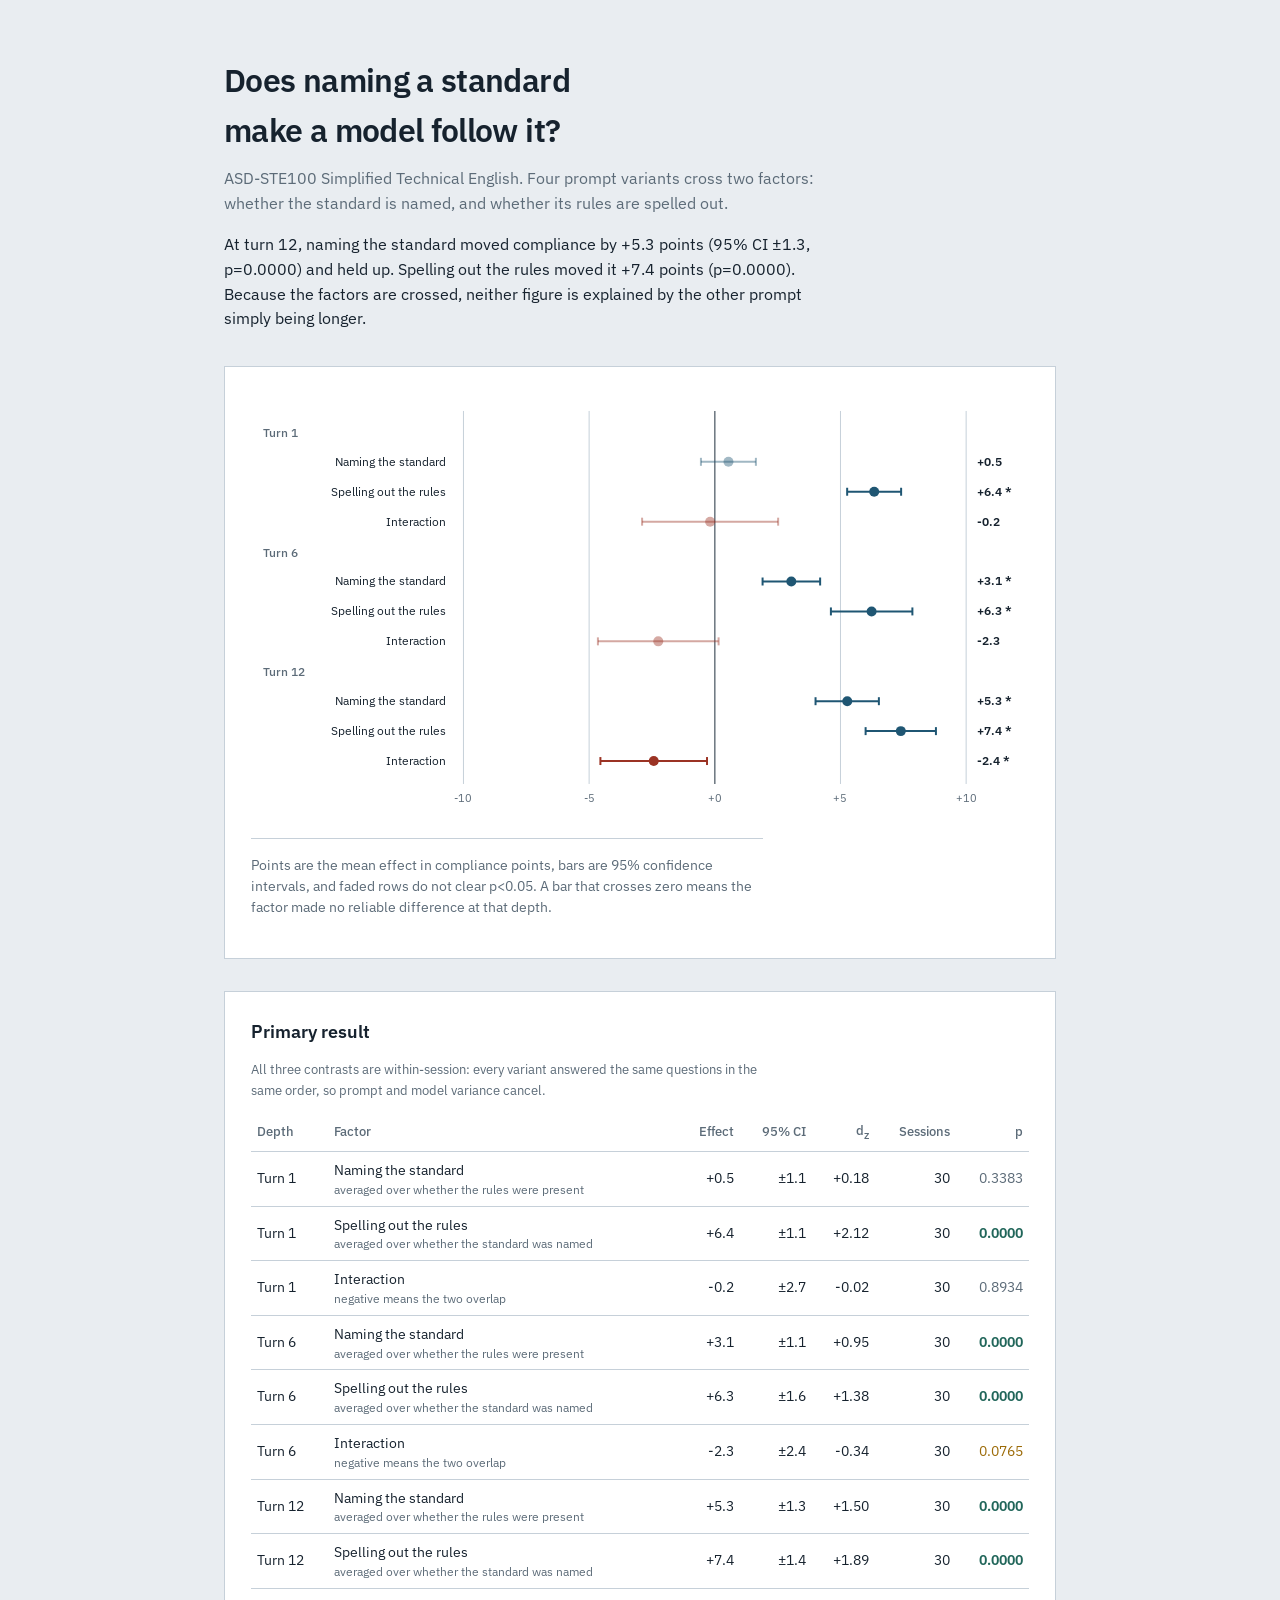
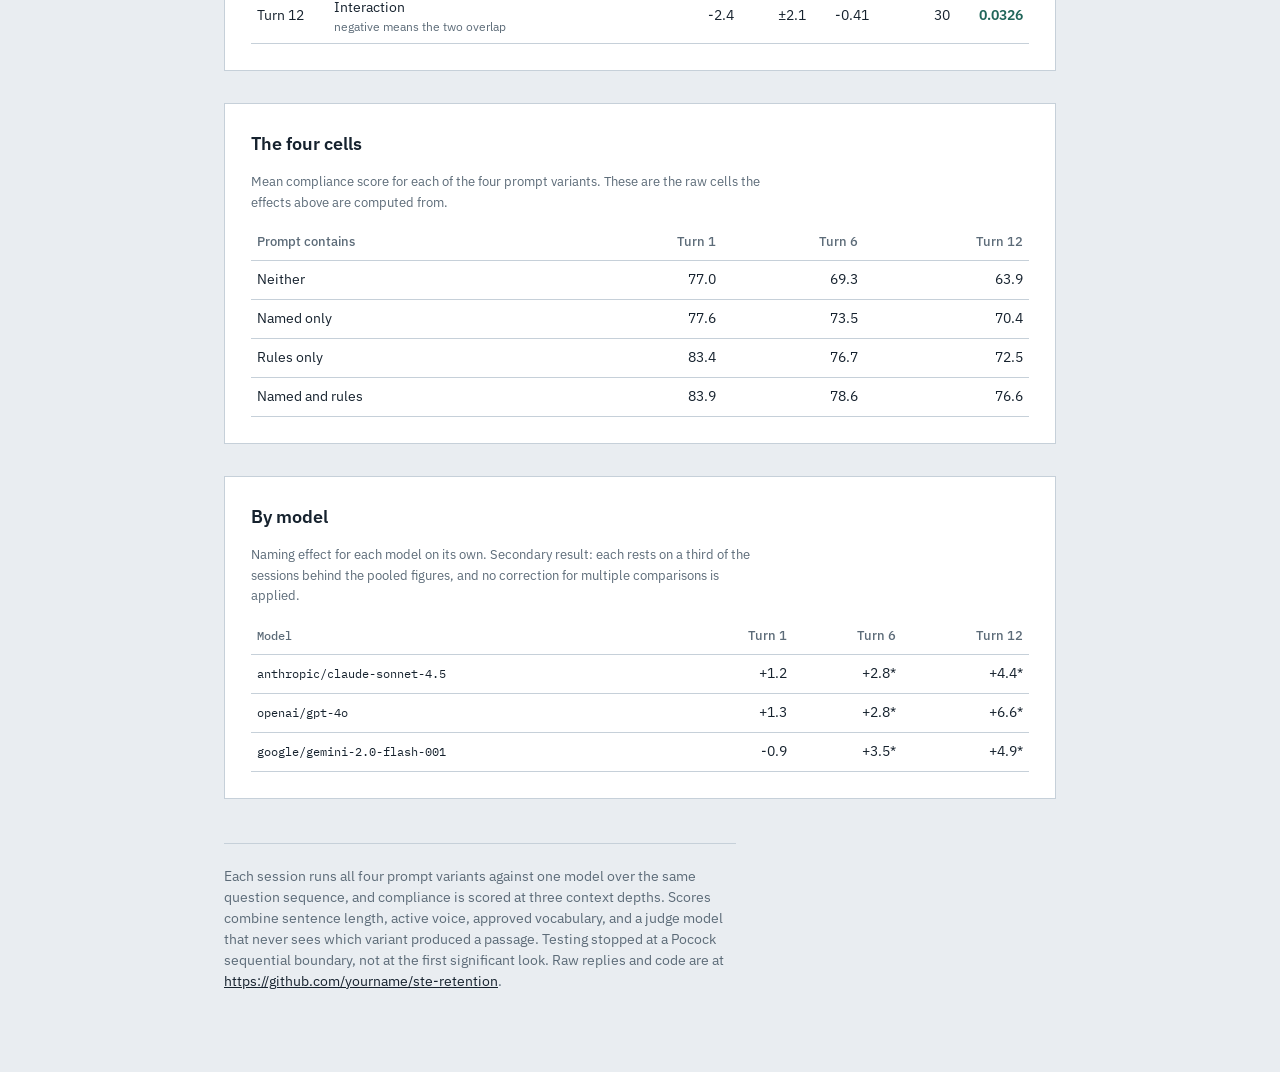
==== leaderboard_preview.html @ 4e93a3d3 "Add initial project files" ====
<!DOCTYPE html>
<html lang="en"><head><meta charset="utf-8">
<meta name="viewport" content="width=device-width, initial-scale=1">
<title>Does naming a standard make a model follow it?</title>
<link rel="preconnect" href="https://fonts.googleapis.com">
<link rel="preconnect" href="https://fonts.gstatic.com" crossorigin>
<link href="https://fonts.googleapis.com/css2?family=IBM+Plex+Mono:wght@400&family=IBM+Plex+Sans:wght@400;500;600&display=swap" rel="stylesheet">
<style>
:root{--paper:#E9EDF1;--panel:#fff;--ink:#16222E;--muted:#5C6B78;--rule:#C6D0D9;
--pos:#1F5673;--neg:#9B3324;--in:#21665A;--caution:#9C6B08}
*{box-sizing:border-box}
body{margin:0;background:var(--paper);color:var(--ink);
font-family:"IBM Plex Sans",-apple-system,BlinkMacSystemFont,"Segoe UI",sans-serif;
font-size:16px;line-height:1.55;font-variant-numeric:tabular-nums}
.wrap{max-width:880px;margin:0 auto;padding:56px 24px 80px}
h1{font-size:2rem;font-weight:600;letter-spacing:-.02em;margin:0 0 .35em;max-width:20ch}
.sub{color:var(--muted);margin:0 0 1em;max-width:62ch}
.verdict{margin:0 0 2.2em;max-width:62ch}
.board{background:var(--panel);border:1px solid var(--rule);padding:26px;margin-bottom:32px}
.chart{width:100%;height:auto;display:block}
.grid{stroke:var(--rule);stroke-width:1}
.zero{stroke:var(--ink);stroke-width:1.5;opacity:.55}
.axis{fill:var(--muted);font-size:11px}
.ac{text-anchor:middle}
.ar{text-anchor:end}
.efflab{fill:var(--ink);font-size:12.5px}
.depthlab{fill:var(--muted);font-size:12.5px;font-weight:500}
.delta{fill:var(--ink);font-size:12px;font-weight:600;text-anchor:start}
.legend{margin-top:18px;padding-top:16px;border-top:1px solid var(--rule);
font-size:.85rem;color:var(--muted);max-width:64ch}
h2{font-size:1.1rem;font-weight:600;margin:0 0 14px}
table{width:100%;border-collapse:collapse;font-size:.88rem}
caption{text-align:left;color:var(--muted);font-size:.84rem;padding-bottom:12px;max-width:64ch}
th,td{padding:8px 6px;text-align:right;border-bottom:1px solid var(--rule)}
th{font-weight:500;color:var(--muted);font-size:.8rem}
.lead,.model{text-align:left}
.model{font-family:"IBM Plex Mono",monospace;font-size:.78rem}
.hint{display:block;color:var(--muted);font-size:.76rem;line-height:1.3}
.clear{color:var(--in);font-weight:600}
.weak{color:var(--caution)}
.none{color:var(--muted)}
footer{margin-top:44px;padding-top:22px;border-top:1px solid var(--rule);
color:var(--muted);font-size:.85rem;max-width:64ch}
a{color:var(--ink)}
a:focus-visible{outline:2px solid var(--pos);outline-offset:3px}
@media(max-width:620px){.wrap{padding:34px 14px 60px}h1{font-size:1.5rem}
table{font-size:.78rem}th,td{padding:6px 3px}}
</style></head><body>
<div class="wrap">
  <h1>Does naming a standard make a model follow it?</h1>
  <p class="sub">ASD-STE100 Simplified Technical English. Four prompt variants cross two factors: whether the standard is named, and whether its rules are spelled out.</p>
  <p class="verdict">At turn 12, naming the standard moved compliance by +5.3 points (95% CI &plusmn;1.3, p=0.0000) and held up. Spelling out the rules moved it +7.4 points (p=0.0000). Because the factors are crossed, neither figure is explained by the other prompt simply being longer.</p>
  <div class="board">
    <svg viewBox="0 0 780 428" class="chart" role="img" aria-label="Effect of each factor on compliance, with confidence intervals">
<line x1="213" y1="18" x2="213" y2="392" class="grid"/>
<text x="213" y="410" class="axis ac">-10</text>
<line x1="339" y1="18" x2="339" y2="392" class="grid"/>
<text x="339" y="410" class="axis ac">-5</text>
<line x1="465" y1="18" x2="465" y2="392" class="grid"/>
<text x="465" y="410" class="axis ac">+0</text>
<line x1="591" y1="18" x2="591" y2="392" class="grid"/>
<text x="591" y="410" class="axis ac">+5</text>
<line x1="717" y1="18" x2="717" y2="392" class="grid"/>
<text x="717" y="410" class="axis ac">+10</text>
<line x1="465" y1="18" x2="465" y2="392" class="zero"/>
<text x="12" y="44" class="depthlab">Turn 1</text>
<text x="196" y="73" class="efflab ar">Naming the standard</text>
<line x1="451.1" y1="69" x2="506.2" y2="69" stroke="#1F5673" stroke-width="2" opacity="0.42"/>
<line x1="451.1" y1="65" x2="451.1" y2="73" stroke="#1F5673" stroke-width="2" opacity="0.42"/>
<line x1="506.2" y1="65" x2="506.2" y2="73" stroke="#1F5673" stroke-width="2" opacity="0.42"/>
<circle cx="478.7" cy="69" r="5" fill="#1F5673" opacity="0.42"/>
<text x="728" y="73" class="delta">+0.5</text>
<text x="196" y="103" class="efflab ar">Spelling out the rules</text>
<line x1="597.7" y1="99" x2="651.8" y2="99" stroke="#1F5673" stroke-width="2"/>
<line x1="597.7" y1="95" x2="597.7" y2="103" stroke="#1F5673" stroke-width="2"/>
<line x1="651.8" y1="95" x2="651.8" y2="103" stroke="#1F5673" stroke-width="2"/>
<circle cx="624.8" cy="99" r="5" fill="#1F5673"/>
<text x="728" y="103" class="delta">+6.4 *</text>
<text x="196" y="133" class="efflab ar">Interaction</text>
<line x1="392.1" y1="129" x2="528.5" y2="129" stroke="#9B3324" stroke-width="2" opacity="0.42"/>
<line x1="392.1" y1="125" x2="392.1" y2="133" stroke="#9B3324" stroke-width="2" opacity="0.42"/>
<line x1="528.5" y1="125" x2="528.5" y2="133" stroke="#9B3324" stroke-width="2" opacity="0.42"/>
<circle cx="460.3" cy="129" r="5" fill="#9B3324" opacity="0.42"/>
<text x="728" y="133" class="delta">-0.2</text>
<text x="12" y="164" class="depthlab">Turn 6</text>
<text x="196" y="193" class="efflab ar">Naming the standard</text>
<line x1="512.9" y1="189" x2="570.6" y2="189" stroke="#1F5673" stroke-width="2"/>
<line x1="512.9" y1="185" x2="512.9" y2="193" stroke="#1F5673" stroke-width="2"/>
<line x1="570.6" y1="185" x2="570.6" y2="193" stroke="#1F5673" stroke-width="2"/>
<circle cx="541.7" cy="189" r="5" fill="#1F5673"/>
<text x="728" y="193" class="delta">+3.1 *</text>
<text x="196" y="223" class="efflab ar">Spelling out the rules</text>
<line x1="581.4" y1="219" x2="663.1" y2="219" stroke="#1F5673" stroke-width="2"/>
<line x1="581.4" y1="215" x2="581.4" y2="223" stroke="#1F5673" stroke-width="2"/>
<line x1="663.1" y1="215" x2="663.1" y2="223" stroke="#1F5673" stroke-width="2"/>
<circle cx="622.2" cy="219" r="5" fill="#1F5673"/>
<text x="728" y="223" class="delta">+6.3 *</text>
<text x="196" y="253" class="efflab ar">Interaction</text>
<line x1="347.8" y1="249" x2="468.8" y2="249" stroke="#9B3324" stroke-width="2" opacity="0.42"/>
<line x1="347.8" y1="245" x2="347.8" y2="253" stroke="#9B3324" stroke-width="2" opacity="0.42"/>
<line x1="468.8" y1="245" x2="468.8" y2="253" stroke="#9B3324" stroke-width="2" opacity="0.42"/>
<circle cx="408.3" cy="249" r="5" fill="#9B3324" opacity="0.42"/>
<text x="728" y="253" class="delta">-2.3</text>
<text x="12" y="284" class="depthlab">Turn 12</text>
<text x="196" y="313" class="efflab ar">Naming the standard</text>
<line x1="566.0" y1="309" x2="629.5" y2="309" stroke="#1F5673" stroke-width="2"/>
<line x1="566.0" y1="305" x2="566.0" y2="313" stroke="#1F5673" stroke-width="2"/>
<line x1="629.5" y1="305" x2="629.5" y2="313" stroke="#1F5673" stroke-width="2"/>
<circle cx="597.8" cy="309" r="5" fill="#1F5673"/>
<text x="728" y="313" class="delta">+5.3 *</text>
<text x="196" y="343" class="efflab ar">Spelling out the rules</text>
<line x1="616.2" y1="339" x2="686.7" y2="339" stroke="#1F5673" stroke-width="2"/>
<line x1="616.2" y1="335" x2="616.2" y2="343" stroke="#1F5673" stroke-width="2"/>
<line x1="686.7" y1="335" x2="686.7" y2="343" stroke="#1F5673" stroke-width="2"/>
<circle cx="651.5" cy="339" r="5" fill="#1F5673"/>
<text x="728" y="343" class="delta">+7.4 *</text>
<text x="196" y="373" class="efflab ar">Interaction</text>
<line x1="350.3" y1="369" x2="457.2" y2="369" stroke="#9B3324" stroke-width="2"/>
<line x1="350.3" y1="365" x2="350.3" y2="373" stroke="#9B3324" stroke-width="2"/>
<line x1="457.2" y1="365" x2="457.2" y2="373" stroke="#9B3324" stroke-width="2"/>
<circle cx="403.8" cy="369" r="5" fill="#9B3324"/>
<text x="728" y="373" class="delta">-2.4 *</text>
</svg>
    <p class="legend">Points are the mean effect in compliance points, bars are
    95% confidence intervals, and faded rows do not clear p&lt;0.05. A bar that
    crosses zero means the factor made no reliable difference at that depth.</p>
  </div>
  <div class="board"><h2>Primary result</h2>
<table>
  <caption>All three contrasts are within-session: every variant answered the
  same questions in the same order, so prompt and model variance cancel.</caption>
  <thead><tr><th class='lead'>Depth</th><th class='lead'>Factor</th>
  <th>Effect</th><th>95% CI</th><th>d<sub>z</sub></th><th>Sessions</th>
  <th>p</th></tr></thead>
  <tbody><tr><td class='lead'>Turn 1</td><td class='lead'>Naming the standard<span class='hint'>averaged over whether the rules were present</span></td><td>+0.5</td><td>&plusmn;1.1</td><td>+0.18</td><td>30</td><td class='none'>0.3383</td></tr><tr><td class='lead'>Turn 1</td><td class='lead'>Spelling out the rules<span class='hint'>averaged over whether the standard was named</span></td><td>+6.4</td><td>&plusmn;1.1</td><td>+2.12</td><td>30</td><td class='clear'>0.0000</td></tr><tr><td class='lead'>Turn 1</td><td class='lead'>Interaction<span class='hint'>negative means the two overlap</span></td><td>-0.2</td><td>&plusmn;2.7</td><td>-0.02</td><td>30</td><td class='none'>0.8934</td></tr><tr><td class='lead'>Turn 6</td><td class='lead'>Naming the standard<span class='hint'>averaged over whether the rules were present</span></td><td>+3.1</td><td>&plusmn;1.1</td><td>+0.95</td><td>30</td><td class='clear'>0.0000</td></tr><tr><td class='lead'>Turn 6</td><td class='lead'>Spelling out the rules<span class='hint'>averaged over whether the standard was named</span></td><td>+6.3</td><td>&plusmn;1.6</td><td>+1.38</td><td>30</td><td class='clear'>0.0000</td></tr><tr><td class='lead'>Turn 6</td><td class='lead'>Interaction<span class='hint'>negative means the two overlap</span></td><td>-2.3</td><td>&plusmn;2.4</td><td>-0.34</td><td>30</td><td class='weak'>0.0765</td></tr><tr><td class='lead'>Turn 12</td><td class='lead'>Naming the standard<span class='hint'>averaged over whether the rules were present</span></td><td>+5.3</td><td>&plusmn;1.3</td><td>+1.50</td><td>30</td><td class='clear'>0.0000</td></tr><tr><td class='lead'>Turn 12</td><td class='lead'>Spelling out the rules<span class='hint'>averaged over whether the standard was named</span></td><td>+7.4</td><td>&plusmn;1.4</td><td>+1.89</td><td>30</td><td class='clear'>0.0000</td></tr><tr><td class='lead'>Turn 12</td><td class='lead'>Interaction<span class='hint'>negative means the two overlap</span></td><td>-2.4</td><td>&plusmn;2.1</td><td>-0.41</td><td>30</td><td class='clear'>0.0326</td></tr></tbody>
</table></div>
  <div class="board"><h2>The four cells</h2>
<table>
  <caption>Mean compliance score for each of the four prompt variants. These are
  the raw cells the effects above are computed from.</caption>
  <thead><tr><th class='lead'>Prompt contains</th><th>Turn 1</th><th>Turn 6</th><th>Turn 12</th></tr></thead>
  <tbody><tr><td class='lead'>Neither</td><td>77.0</td><td>69.3</td><td>63.9</td></tr><tr><td class='lead'>Named only</td><td>77.6</td><td>73.5</td><td>70.4</td></tr><tr><td class='lead'>Rules only</td><td>83.4</td><td>76.7</td><td>72.5</td></tr><tr><td class='lead'>Named and rules</td><td>83.9</td><td>78.6</td><td>76.6</td></tr></tbody>
</table></div>
  <div class="board"><h2>By model</h2>
<table>
  <caption>Naming effect for each model on its own. Secondary result: each rests
  on a third of the sessions behind the pooled figures, and no correction for
  multiple comparisons is applied.</caption>
  <thead><tr><th class='model'>Model</th><th>Turn 1</th><th>Turn 6</th><th>Turn 12</th></tr></thead>
  <tbody><tr><td class='model'>anthropic/claude-sonnet-4.5</td><td>+1.2</td><td>+2.8*</td><td>+4.4*</td></tr><tr><td class='model'>openai/gpt-4o</td><td>+1.3</td><td>+2.8*</td><td>+6.6*</td></tr><tr><td class='model'>google/gemini-2.0-flash-001</td><td>-0.9</td><td>+3.5*</td><td>+4.9*</td></tr></tbody>
</table></div>
  <footer>
    Each session runs all four prompt variants against one model over the same
    question sequence, and compliance is scored at three context depths. Scores
    combine sentence length, active voice, approved vocabulary, and a judge
    model that never sees which variant produced a passage. Testing stopped at a
    Pocock sequential boundary, not at the first significant look. Raw replies
    and code are at <a href="https://github.com/yourname/ste-retention">https://github.com/yourname/ste-retention</a>.
  </footer>
</div></body></html>
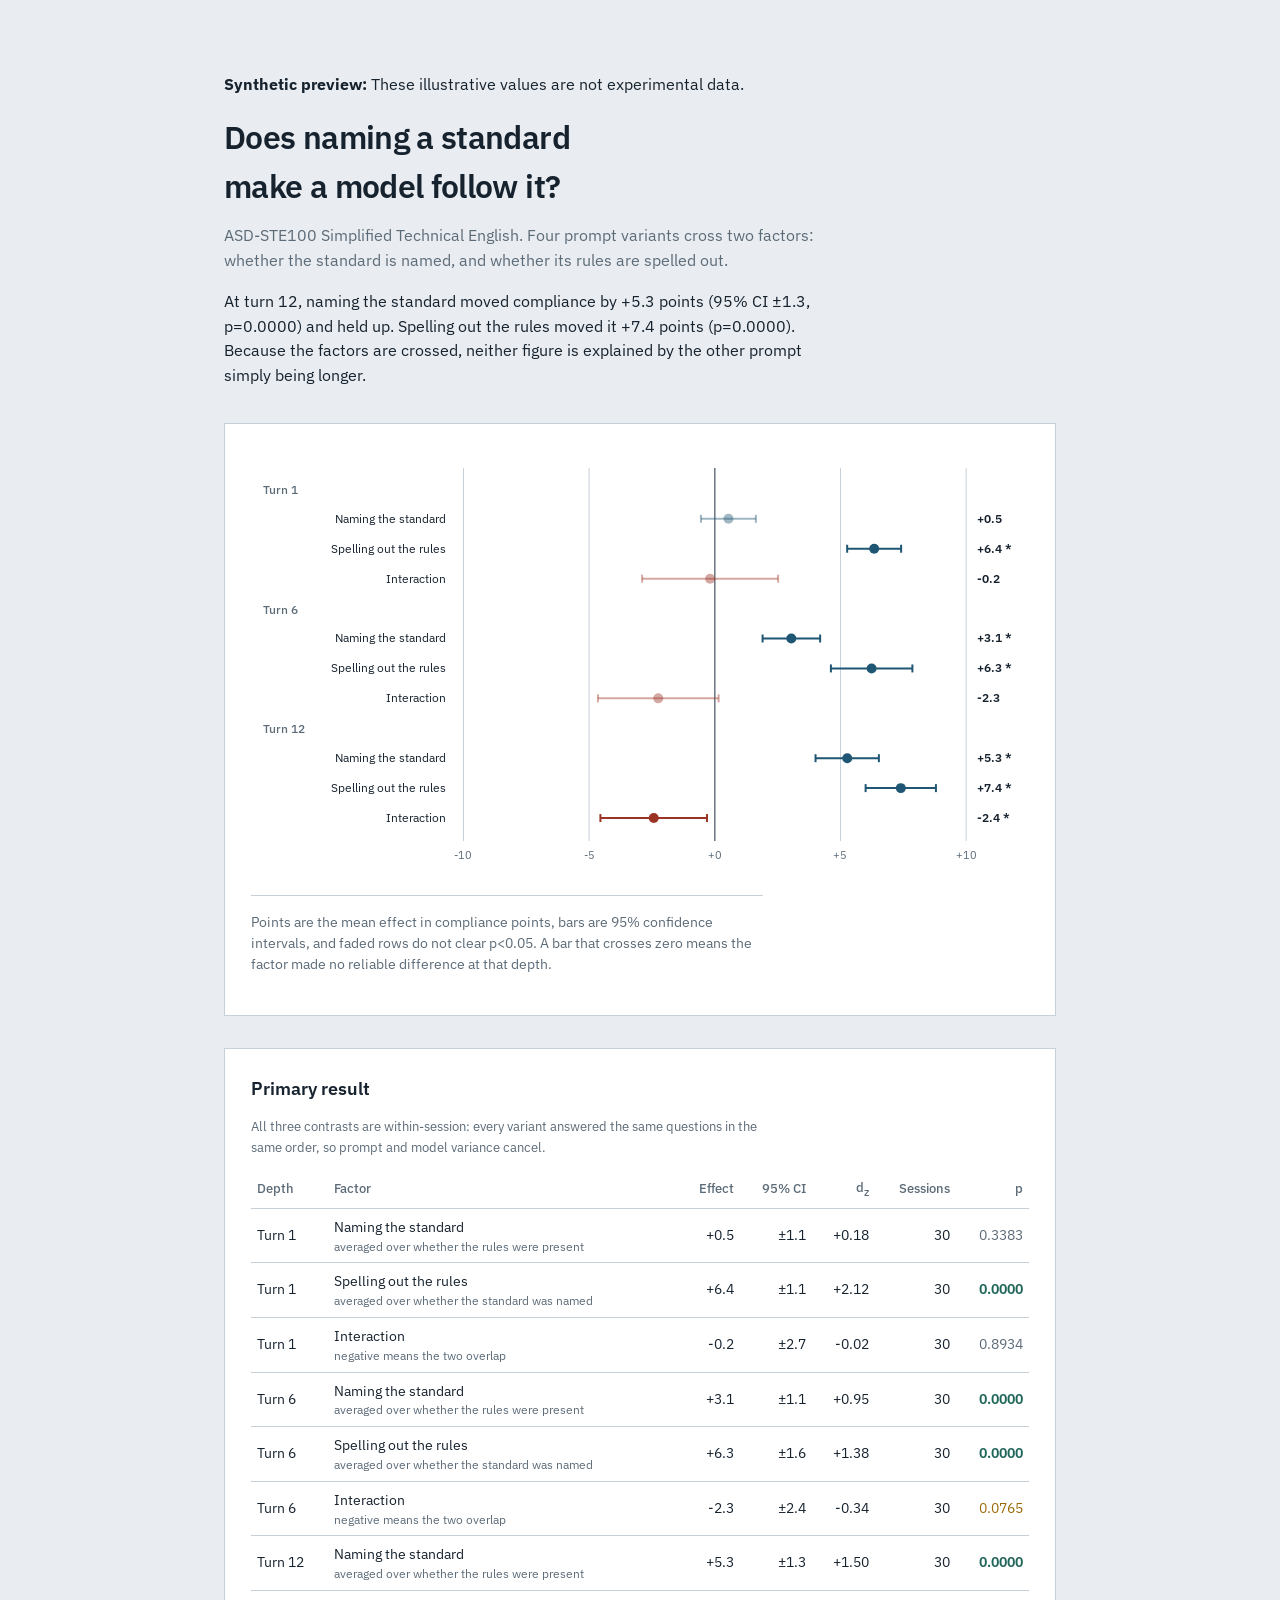
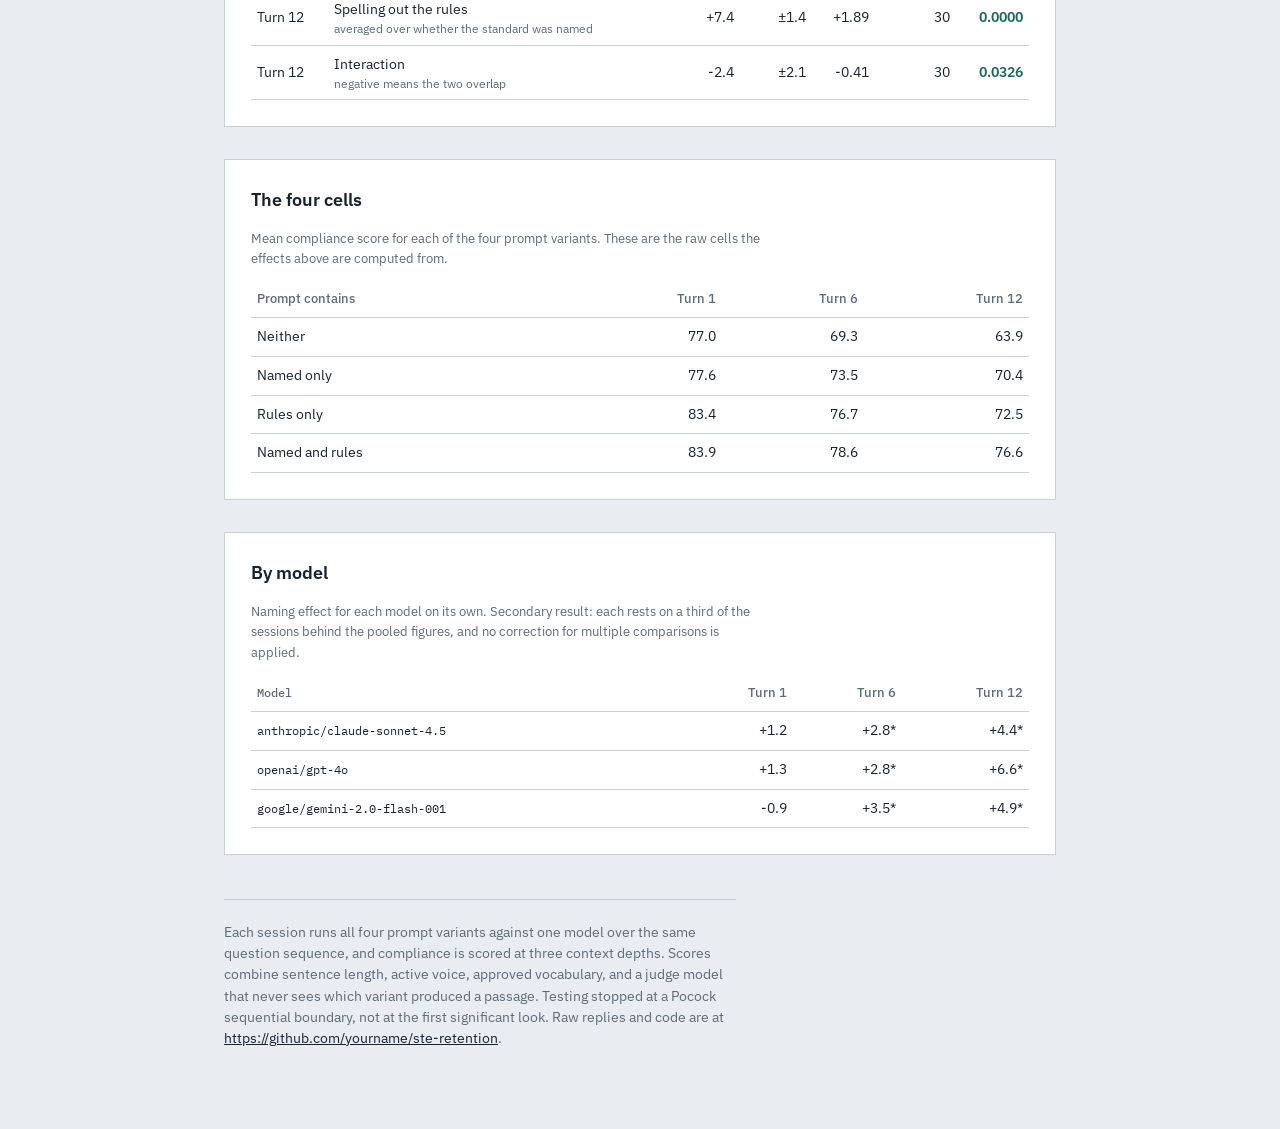
==== commit a7b9cb89: "Migrate concurrency to free-threaded Python 3.14" ====
--- a/leaderboard_preview.html
+++ b/leaderboard_preview.html
@@ -1,7 +1,7 @@
 <!DOCTYPE html>
 <html lang="en"><head><meta charset="utf-8">
 <meta name="viewport" content="width=device-width, initial-scale=1">
-<title>Does naming a standard make a model follow it?</title>
+<title>Synthetic preview — STE leaderboard</title>
 <link rel="preconnect" href="https://fonts.googleapis.com">
 <link rel="preconnect" href="https://fonts.gstatic.com" crossorigin>
 <link href="https://fonts.googleapis.com/css2?family=IBM+Plex+Mono:wght@400&family=IBM+Plex+Sans:wght@400;500;600&display=swap" rel="stylesheet">
@@ -47,6 +47,7 @@
 table{font-size:.78rem}th,td{padding:6px 3px}}
 </style></head><body>
 <div class="wrap">
+  <p role="status"><strong>Synthetic preview:</strong> These illustrative values are not experimental data.</p>
   <h1>Does naming a standard make a model follow it?</h1>
   <p class="sub">ASD-STE100 Simplified Technical English. Four prompt variants cross two factors: whether the standard is named, and whether its rules are spelled out.</p>
   <p class="verdict">At turn 12, naming the standard moved compliance by +5.3 points (95% CI &plusmn;1.3, p=0.0000) and held up. Spelling out the rules moved it +7.4 points (p=0.0000). Because the factors are crossed, neither figure is explained by the other prompt simply being longer.</p>
@@ -157,4 +158,4 @@
     Pocock sequential boundary, not at the first significant look. Raw replies
     and code are at <a href="https://github.com/yourname/ste-retention">https://github.com/yourname/ste-retention</a>.
   </footer>
-</div></body></html>+</div></body></html>
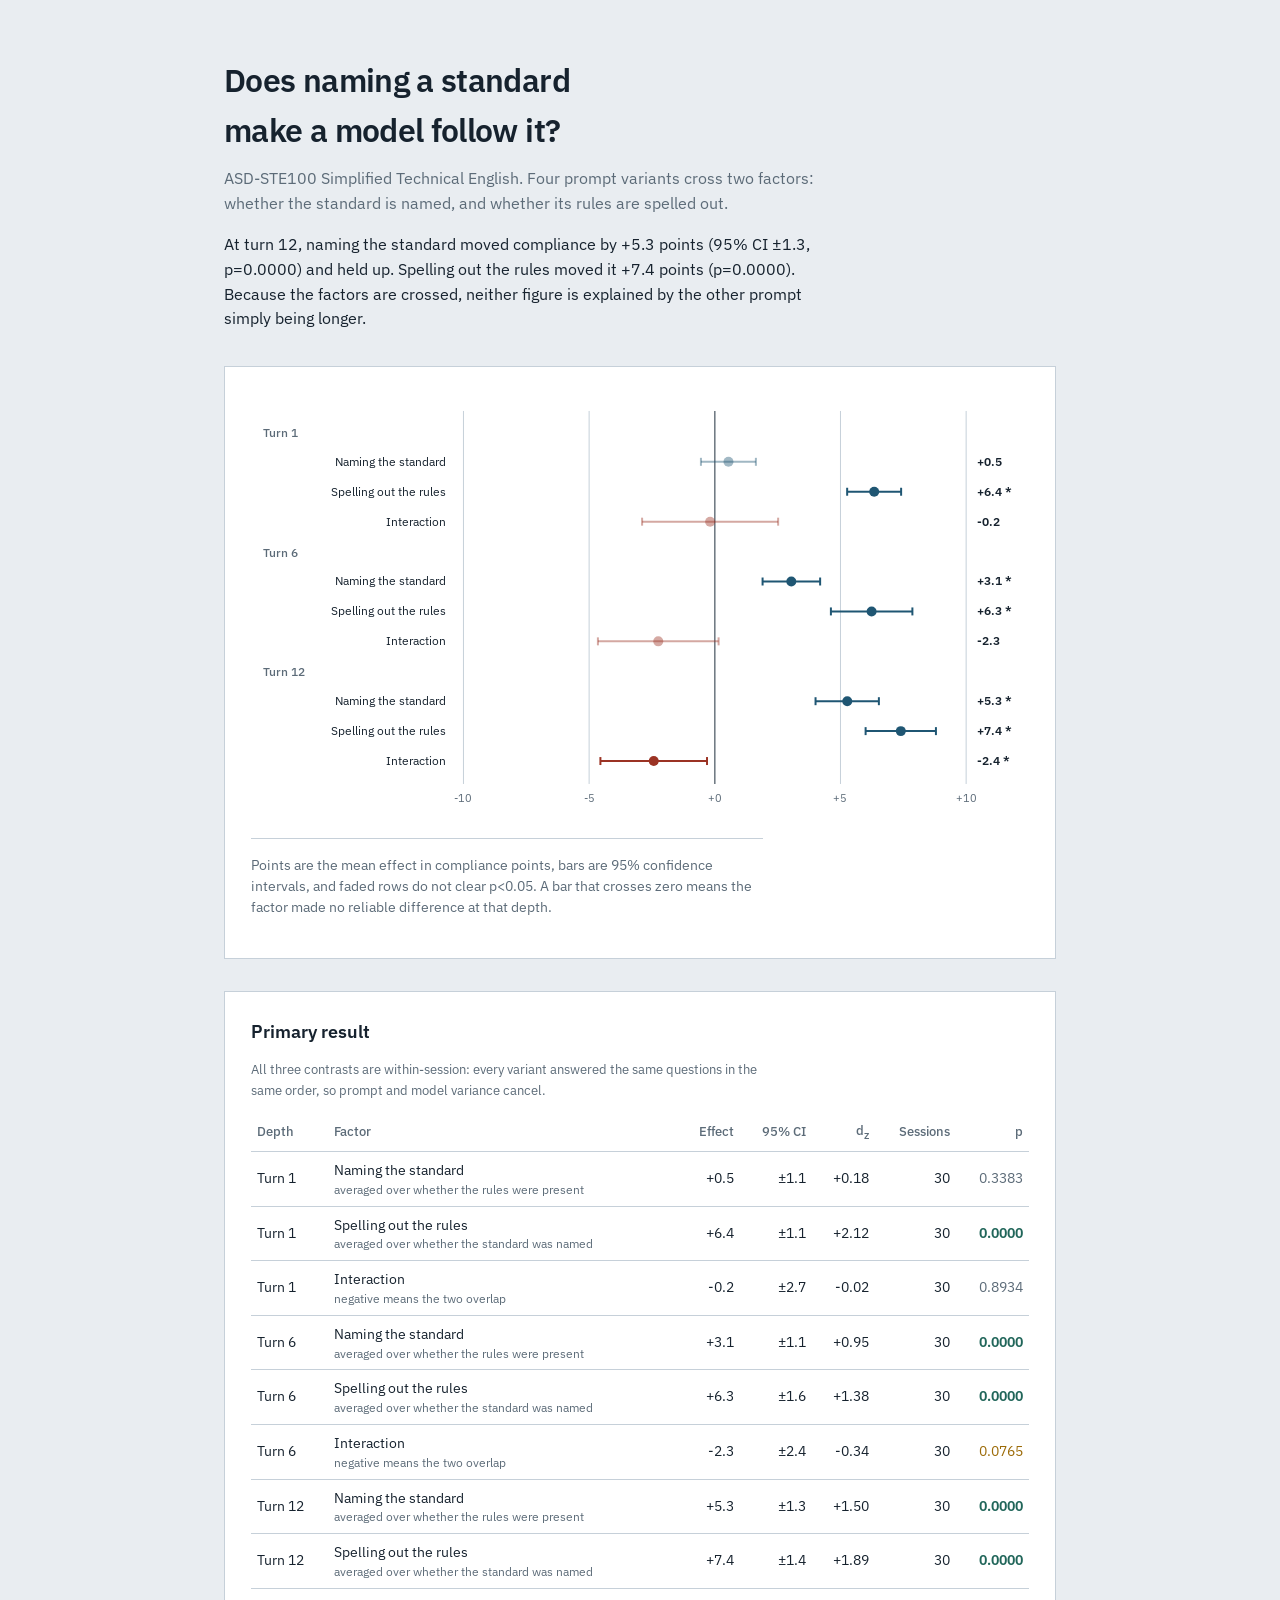
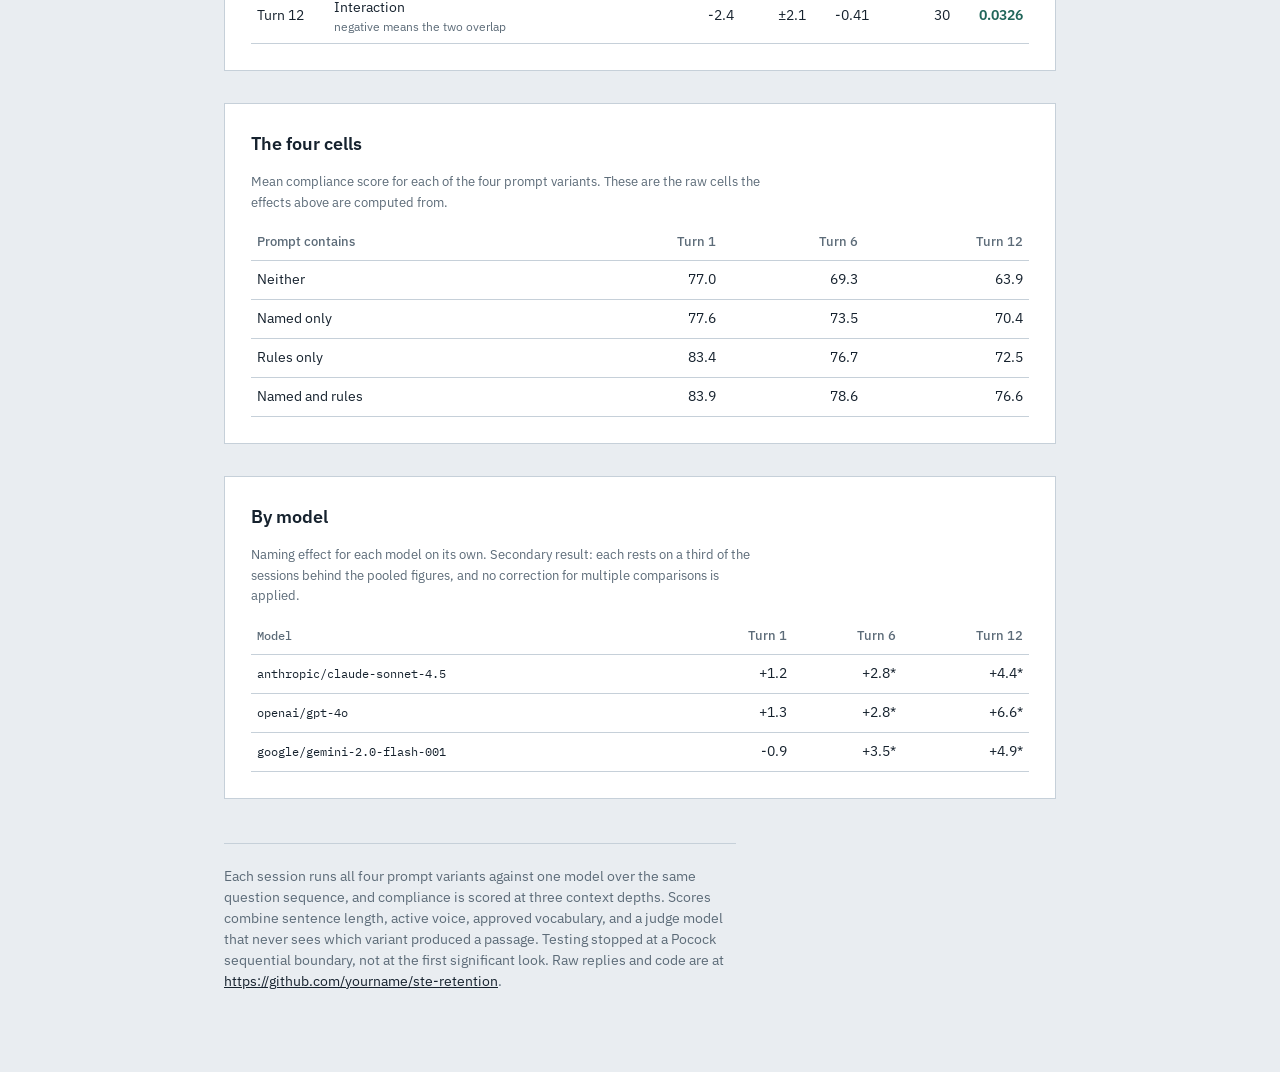
==== commit e10b4bba: "temporarily copy original files back for merging" ====
--- a/leaderboard_preview.html
+++ b/leaderboard_preview.html
@@ -1,7 +1,7 @@
 <!DOCTYPE html>
 <html lang="en"><head><meta charset="utf-8">
 <meta name="viewport" content="width=device-width, initial-scale=1">
-<title>Synthetic preview — STE leaderboard</title>
+<title>Does naming a standard make a model follow it?</title>
 <link rel="preconnect" href="https://fonts.googleapis.com">
 <link rel="preconnect" href="https://fonts.gstatic.com" crossorigin>
 <link href="https://fonts.googleapis.com/css2?family=IBM+Plex+Mono:wght@400&family=IBM+Plex+Sans:wght@400;500;600&display=swap" rel="stylesheet">
@@ -47,7 +47,6 @@
 table{font-size:.78rem}th,td{padding:6px 3px}}
 </style></head><body>
 <div class="wrap">
-  <p role="status"><strong>Synthetic preview:</strong> These illustrative values are not experimental data.</p>
   <h1>Does naming a standard make a model follow it?</h1>
   <p class="sub">ASD-STE100 Simplified Technical English. Four prompt variants cross two factors: whether the standard is named, and whether its rules are spelled out.</p>
   <p class="verdict">At turn 12, naming the standard moved compliance by +5.3 points (95% CI &plusmn;1.3, p=0.0000) and held up. Spelling out the rules moved it +7.4 points (p=0.0000). Because the factors are crossed, neither figure is explained by the other prompt simply being longer.</p>
@@ -158,4 +157,4 @@
     Pocock sequential boundary, not at the first significant look. Raw replies
     and code are at <a href="https://github.com/yourname/ste-retention">https://github.com/yourname/ste-retention</a>.
   </footer>
-</div></body></html>
+</div></body></html>
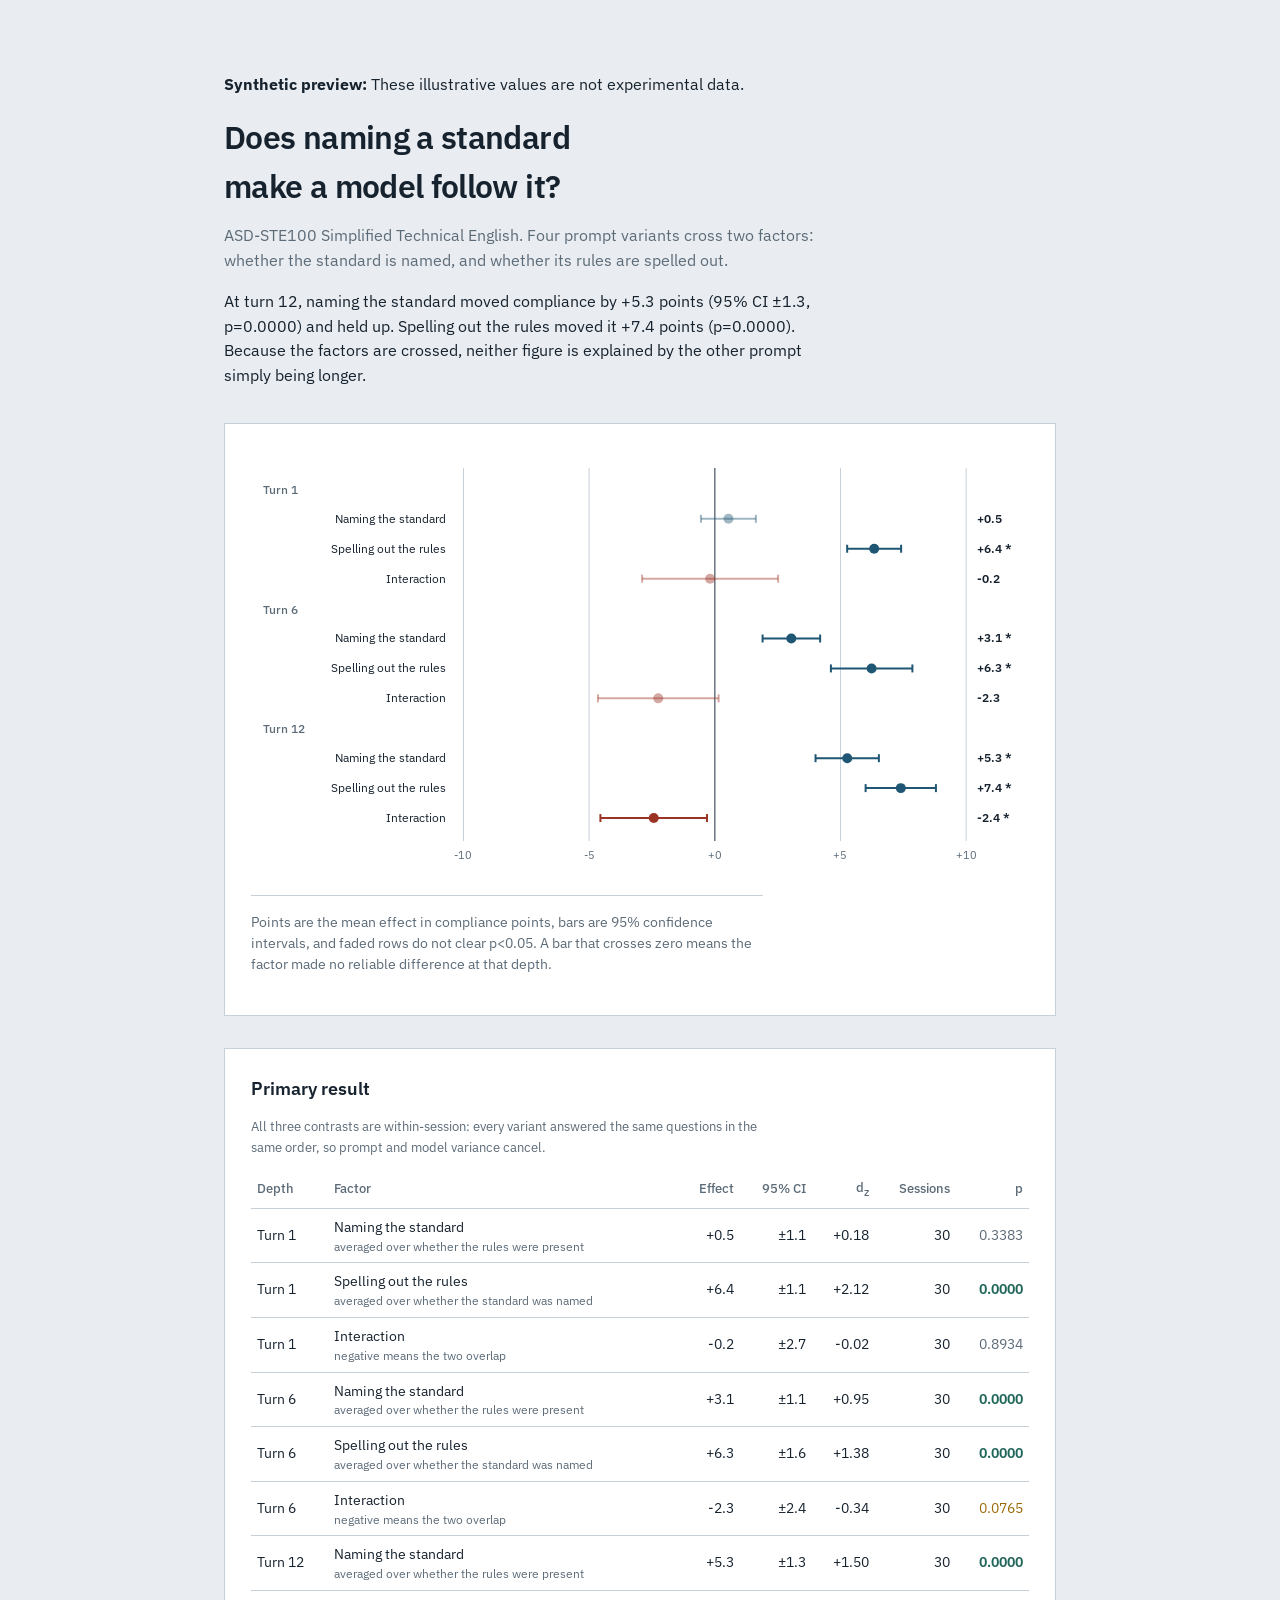
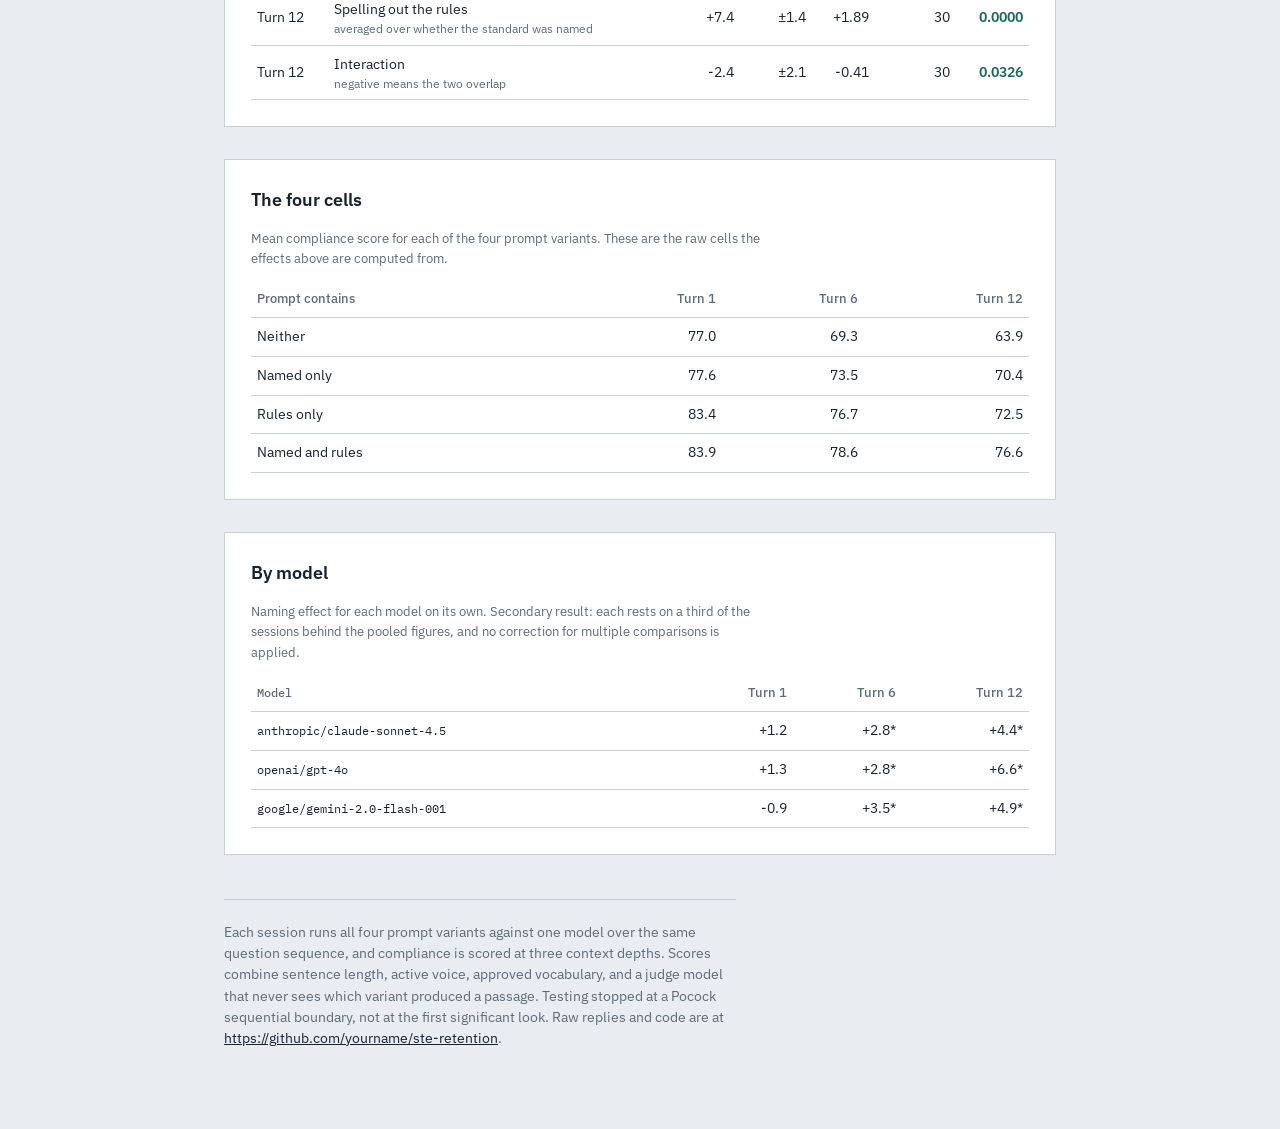
==== commit d8defd1b: "Build comparison branch from PR #5/#6 stack" ====
--- a/leaderboard_preview.html
+++ b/leaderboard_preview.html
@@ -1,7 +1,7 @@
 <!DOCTYPE html>
 <html lang="en"><head><meta charset="utf-8">
 <meta name="viewport" content="width=device-width, initial-scale=1">
-<title>Does naming a standard make a model follow it?</title>
+<title>Synthetic preview — STE leaderboard</title>
 <link rel="preconnect" href="https://fonts.googleapis.com">
 <link rel="preconnect" href="https://fonts.gstatic.com" crossorigin>
 <link href="https://fonts.googleapis.com/css2?family=IBM+Plex+Mono:wght@400&family=IBM+Plex+Sans:wght@400;500;600&display=swap" rel="stylesheet">
@@ -47,6 +47,7 @@
 table{font-size:.78rem}th,td{padding:6px 3px}}
 </style></head><body>
 <div class="wrap">
+  <p role="status"><strong>Synthetic preview:</strong> These illustrative values are not experimental data.</p>
   <h1>Does naming a standard make a model follow it?</h1>
   <p class="sub">ASD-STE100 Simplified Technical English. Four prompt variants cross two factors: whether the standard is named, and whether its rules are spelled out.</p>
   <p class="verdict">At turn 12, naming the standard moved compliance by +5.3 points (95% CI &plusmn;1.3, p=0.0000) and held up. Spelling out the rules moved it +7.4 points (p=0.0000). Because the factors are crossed, neither figure is explained by the other prompt simply being longer.</p>
@@ -157,4 +158,4 @@
     Pocock sequential boundary, not at the first significant look. Raw replies
     and code are at <a href="https://github.com/yourname/ste-retention">https://github.com/yourname/ste-retention</a>.
   </footer>
-</div></body></html>+</div></body></html>
